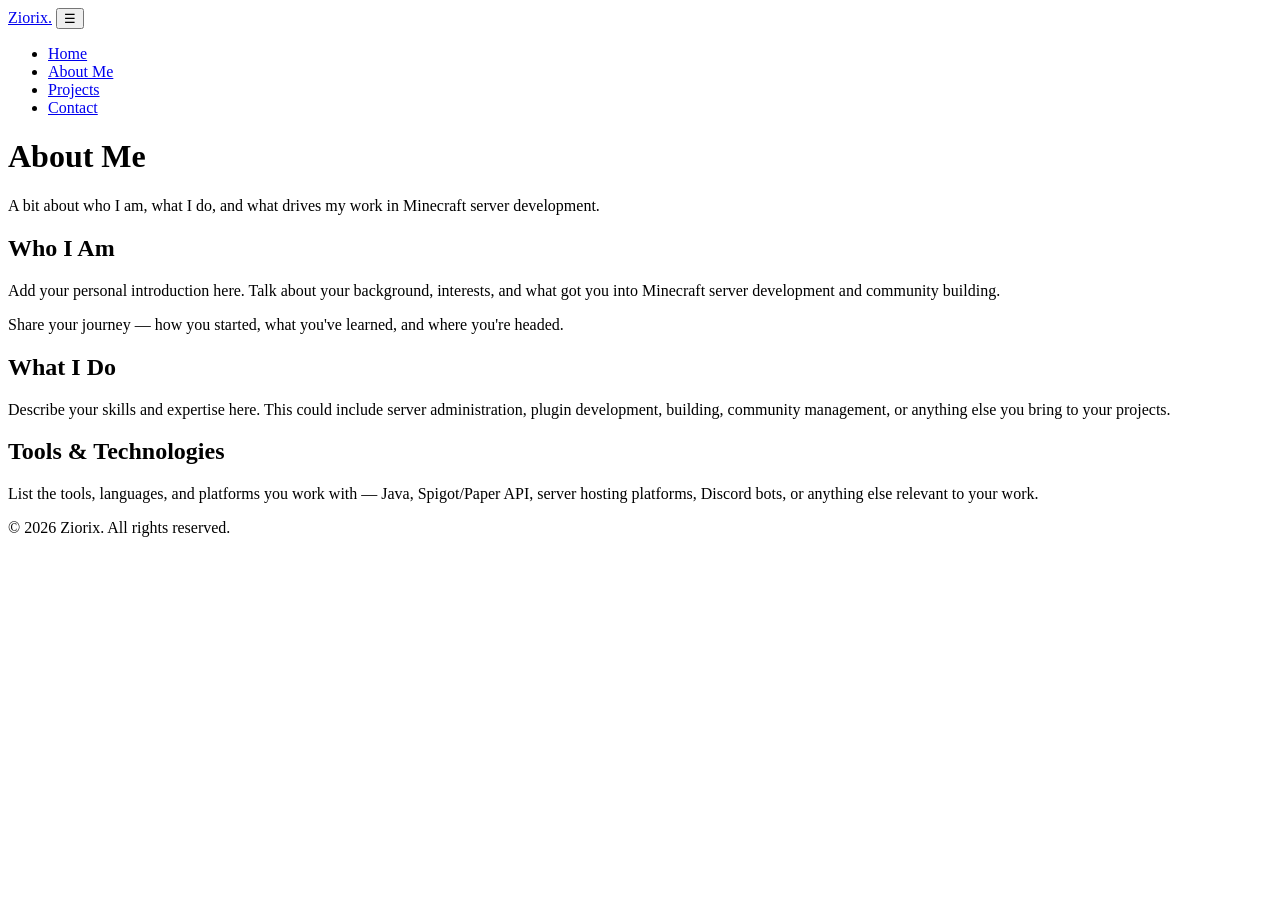
==== about.html @ 2d5be666 "Add files via upload" ====
<!DOCTYPE html>
<html lang="en">
<head>
  <meta charset="UTF-8">
  <meta name="viewport" content="width=device-width, initial-scale=1.0">
  <title>About Me — Ziorix's Portfolio</title>
  <link rel="stylesheet" href="css/style.css">
</head>
<body>

  <!-- ===== NAVIGATION ===== -->
  <nav class="navbar">
    <div class="container">
      <a href="index.html" class="logo">Ziorix<span>.</span></a>
      <button class="nav-toggle" aria-label="Toggle navigation" onclick="document.querySelector('.nav-links').classList.toggle('open')">☰</button>
      <ul class="nav-links">
        <li><a href="index.html">Home</a></li>
        <li><a href="about.html" class="active">About Me</a></li>
        <li><a href="projects.html">Projects</a></li>
        <li><a href="contact.html">Contact</a></li>
      </ul>
    </div>
  </nav>

  <!-- ===== PAGE HEADER ===== -->
  <header class="page-header container">
    <h1>About <span>Me</span></h1>
    <p>A bit about who I am, what I do, and what drives my work in Minecraft server development.</p>
  </header>

  <!-- ===== ABOUT CONTENT ===== -->
  <section class="container">
    <div class="about-content">
      <div class="card">
        <h2>Who I Am</h2>
        <p>Add your personal introduction here. Talk about your background, interests, and what got you into Minecraft server development and community building.</p>
        <p>Share your journey — how you started, what you've learned, and where you're headed.</p>
      </div>
      <div class="card">
        <h2>What I Do</h2>
        <p>Describe your skills and expertise here. This could include server administration, plugin development, building, community management, or anything else you bring to your projects.</p>
      </div>
      <div class="card">
        <h2>Tools &amp; Technologies</h2>
        <p>List the tools, languages, and platforms you work with — Java, Spigot/Paper API, server hosting platforms, Discord bots, or anything else relevant to your work.</p>
      </div>
    </div>
  </section>

  <!-- ===== FOOTER ===== -->
  <footer class="site-footer">
    <p>&copy; 2026 Ziorix. All rights reserved.</p>
  </footer>

</body>
</html>
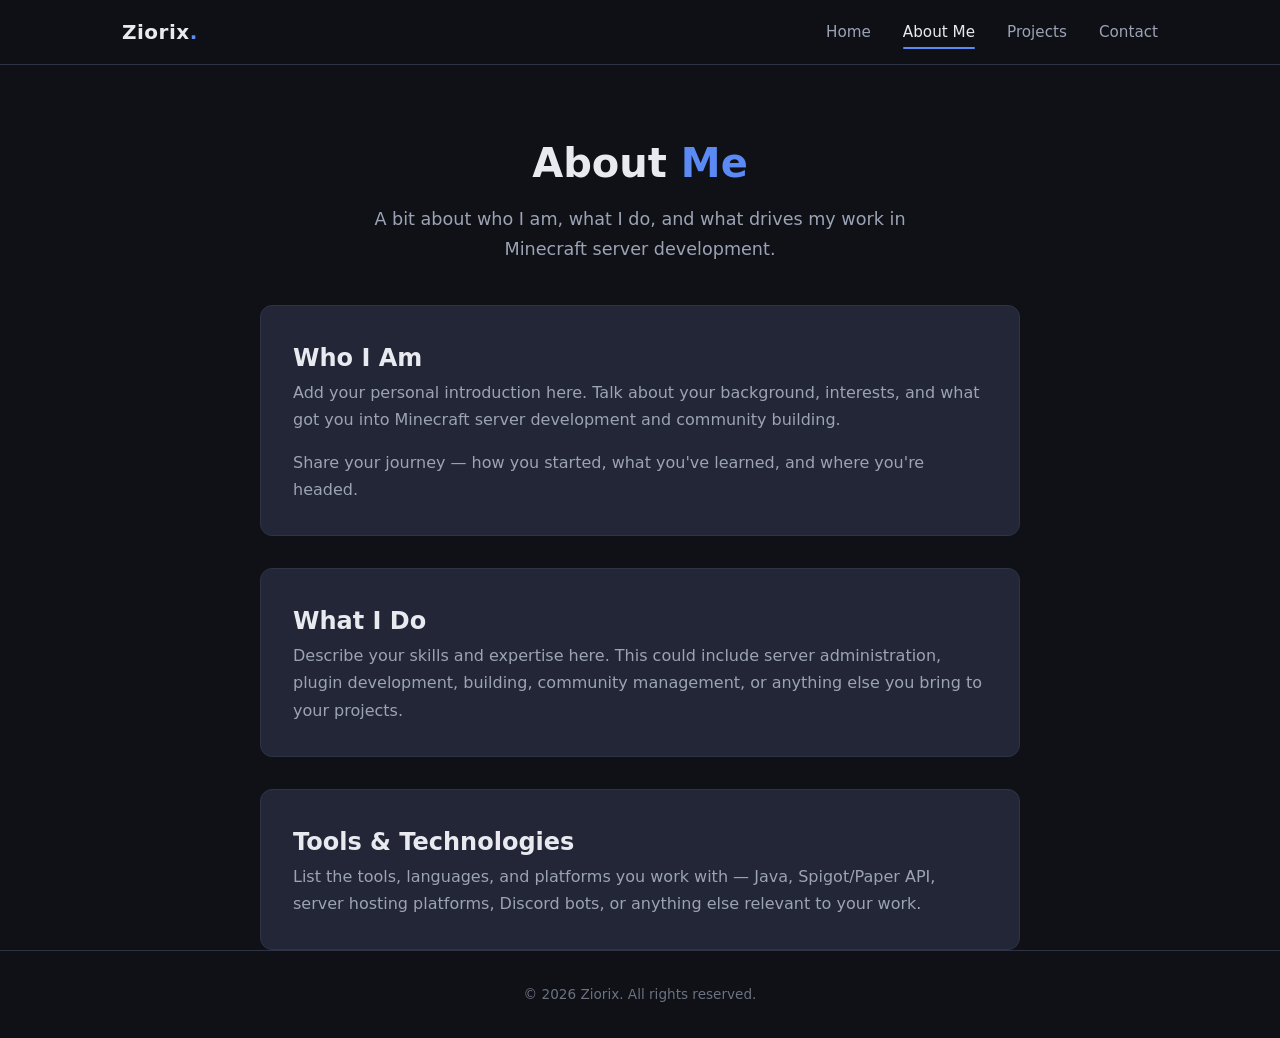
==== commit cc487af6: "Fix stylesheet link in about.html" ====
--- a/about.html
+++ b/about.html
@@ -4,7 +4,7 @@
   <meta charset="UTF-8">
   <meta name="viewport" content="width=device-width, initial-scale=1.0">
   <title>About Me — Ziorix's Portfolio</title>
-  <link rel="stylesheet" href="css/style.css">
+  <link rel="stylesheet" href="style.css">
 </head>
 <body>
 
--- a/style.css
+++ b/style.css
@@ -0,0 +1,384 @@
+/* ===== RESET & BASE ===== */
+*,
+*::before,
+*::after {
+  margin: 0;
+  padding: 0;
+  box-sizing: border-box;
+}
+
+:root {
+  --bg-primary: #0f1117;
+  --bg-secondary: #1a1d27;
+  --bg-card: #222636;
+  --accent: #5b8af5;
+  --accent-hover: #7ba4ff;
+  --text-primary: #e8eaf0;
+  --text-secondary: #9ca3b4;
+  --text-muted: #6b7280;
+  --border: #2e3346;
+  --discord-purple: #5865F2;
+  --green-server: #43b581;
+  --radius: 12px;
+  --shadow: 0 4px 24px rgba(0, 0, 0, 0.3);
+  --transition: 0.25s ease;
+}
+
+html {
+  scroll-behavior: smooth;
+}
+
+body {
+  font-family: 'Segoe UI', system-ui, -apple-system, sans-serif;
+  background-color: var(--bg-primary);
+  color: var(--text-primary);
+  line-height: 1.7;
+  min-height: 100vh;
+}
+
+a {
+  color: var(--accent);
+  text-decoration: none;
+  transition: color var(--transition);
+}
+
+a:hover {
+  color: var(--accent-hover);
+}
+
+img {
+  max-width: 100%;
+  display: block;
+}
+
+/* ===== NAVIGATION ===== */
+.navbar {
+  position: sticky;
+  top: 0;
+  z-index: 100;
+  background: rgba(15, 17, 23, 0.85);
+  backdrop-filter: blur(16px);
+  border-bottom: 1px solid var(--border);
+  padding: 0 2rem;
+}
+
+.navbar .container {
+  max-width: 1100px;
+  margin: 0 auto;
+  display: flex;
+  align-items: center;
+  justify-content: space-between;
+  height: 64px;
+}
+
+.navbar .logo {
+  font-size: 1.25rem;
+  font-weight: 700;
+  color: var(--text-primary);
+  letter-spacing: 0.5px;
+}
+
+.navbar .logo span {
+  color: var(--accent);
+}
+
+.nav-links {
+  list-style: none;
+  display: flex;
+  gap: 2rem;
+}
+
+.nav-links a {
+  color: var(--text-secondary);
+  font-size: 0.95rem;
+  font-weight: 500;
+  padding: 0.4rem 0;
+  position: relative;
+  transition: color var(--transition);
+}
+
+.nav-links a::after {
+  content: '';
+  position: absolute;
+  bottom: -2px;
+  left: 0;
+  width: 0;
+  height: 2px;
+  background: var(--accent);
+  transition: width var(--transition);
+  border-radius: 2px;
+}
+
+.nav-links a:hover,
+.nav-links a.active {
+  color: var(--text-primary);
+}
+
+.nav-links a:hover::after,
+.nav-links a.active::after {
+  width: 100%;
+}
+
+/* Mobile hamburger */
+.nav-toggle {
+  display: none;
+  background: none;
+  border: none;
+  color: var(--text-primary);
+  font-size: 1.5rem;
+  cursor: pointer;
+}
+
+/* ===== LAYOUT ===== */
+.container {
+  max-width: 1100px;
+  margin: 0 auto;
+  padding: 0 2rem;
+}
+
+.page-header {
+  text-align: center;
+  padding: 4rem 0 2.5rem;
+}
+
+.page-header h1 {
+  font-size: 2.5rem;
+  font-weight: 700;
+  margin-bottom: 0.5rem;
+}
+
+.page-header h1 span {
+  color: var(--accent);
+}
+
+.page-header p {
+  color: var(--text-secondary);
+  font-size: 1.1rem;
+  max-width: 600px;
+  margin: 0 auto;
+}
+
+section {
+  padding: 2rem 0 4rem;
+}
+
+/* ===== CARDS (shared) ===== */
+.card {
+  background: var(--bg-card);
+  border: 1px solid var(--border);
+  border-radius: var(--radius);
+  padding: 2rem;
+  transition: transform var(--transition), box-shadow var(--transition);
+}
+
+.card:hover {
+  transform: translateY(-4px);
+  box-shadow: var(--shadow);
+}
+
+/* ===== PROJECT CARDS ===== */
+.projects-grid {
+  display: grid;
+  gap: 1.75rem;
+}
+
+.project-card {
+  background: var(--bg-card);
+  border: 1px solid var(--border);
+  border-radius: var(--radius);
+  padding: 2rem 2.25rem;
+  transition: transform var(--transition), box-shadow var(--transition), border-color var(--transition);
+}
+
+.project-card:hover {
+  transform: translateY(-4px);
+  box-shadow: var(--shadow);
+  border-color: var(--accent);
+}
+
+.project-card .project-header {
+  display: flex;
+  align-items: center;
+  gap: 1rem;
+  margin-bottom: 1rem;
+}
+
+.project-card .project-icon {
+  width: 48px;
+  height: 48px;
+  border-radius: 10px;
+  background: linear-gradient(135deg, var(--accent), #8b5cf6);
+  display: flex;
+  align-items: center;
+  justify-content: center;
+  font-size: 1.4rem;
+  flex-shrink: 0;
+}
+
+.project-card .project-title {
+  font-size: 1.35rem;
+  font-weight: 700;
+}
+
+.project-card .project-role {
+  display: inline-block;
+  margin-top: 0.15rem;
+  font-size: 0.8rem;
+  font-weight: 600;
+  text-transform: uppercase;
+  letter-spacing: 0.08em;
+  color: var(--accent);
+  background: rgba(91, 138, 245, 0.12);
+  padding: 0.2rem 0.65rem;
+  border-radius: 6px;
+}
+
+.project-card .project-description {
+  color: var(--text-secondary);
+  margin-bottom: 1.5rem;
+  line-height: 1.75;
+}
+
+.project-card .project-meta {
+  display: flex;
+  flex-wrap: wrap;
+  gap: 0.75rem;
+}
+
+.meta-badge {
+  display: inline-flex;
+  align-items: center;
+  gap: 0.45rem;
+  font-size: 0.85rem;
+  padding: 0.45rem 0.9rem;
+  border-radius: 8px;
+  background: var(--bg-secondary);
+  border: 1px solid var(--border);
+  color: var(--text-secondary);
+  transition: background var(--transition), color var(--transition);
+}
+
+.meta-badge.discord {
+  color: var(--discord-purple);
+  border-color: rgba(88, 101, 242, 0.25);
+}
+
+.meta-badge.discord:hover {
+  background: rgba(88, 101, 242, 0.12);
+  color: #fff;
+}
+
+.meta-badge.server-ip {
+  color: var(--green-server);
+  border-color: rgba(67, 181, 129, 0.25);
+  cursor: default;
+  font-family: 'Consolas', 'Courier New', monospace;
+}
+
+.meta-badge svg,
+.meta-badge .icon {
+  width: 16px;
+  height: 16px;
+  flex-shrink: 0;
+}
+
+/* ===== ABOUT PAGE ===== */
+.about-content {
+  display: grid;
+  grid-template-columns: 1fr;
+  gap: 2rem;
+  max-width: 760px;
+  margin: 0 auto;
+}
+
+.about-content .card p {
+  color: var(--text-secondary);
+}
+
+.about-content .card p + p {
+  margin-top: 1rem;
+}
+
+/* ===== CONTACT PAGE ===== */
+.contact-grid {
+  display: grid;
+  grid-template-columns: repeat(auto-fit, minmax(280px, 1fr));
+  gap: 1.5rem;
+  max-width: 760px;
+  margin: 0 auto;
+}
+
+.contact-card {
+  text-align: center;
+  padding: 2.5rem 1.5rem;
+}
+
+.contact-card .contact-icon {
+  width: 56px;
+  height: 56px;
+  border-radius: 14px;
+  margin: 0 auto 1.25rem;
+  display: flex;
+  align-items: center;
+  justify-content: center;
+  font-size: 1.5rem;
+  background: rgba(91, 138, 245, 0.1);
+  color: var(--accent);
+}
+
+.contact-card h3 {
+  font-size: 1.1rem;
+  margin-bottom: 0.35rem;
+}
+
+.contact-card p {
+  color: var(--text-secondary);
+  font-size: 0.95rem;
+}
+
+/* ===== FOOTER ===== */
+.site-footer {
+  border-top: 1px solid var(--border);
+  padding: 2rem;
+  text-align: center;
+  color: var(--text-muted);
+  font-size: 0.85rem;
+}
+
+/* ===== RESPONSIVE ===== */
+@media (max-width: 640px) {
+  .nav-toggle {
+    display: block;
+  }
+
+  .nav-links {
+    display: none;
+    flex-direction: column;
+    position: absolute;
+    top: 64px;
+    left: 0;
+    right: 0;
+    background: var(--bg-primary);
+    border-bottom: 1px solid var(--border);
+    padding: 1rem 2rem;
+    gap: 1rem;
+  }
+
+  .nav-links.open {
+    display: flex;
+  }
+
+  .page-header h1 {
+    font-size: 1.75rem;
+  }
+
+  .project-card .project-header {
+    flex-direction: column;
+    align-items: flex-start;
+    gap: 0.75rem;
+  }
+
+  .project-card .project-meta {
+    flex-direction: column;
+  }
+}
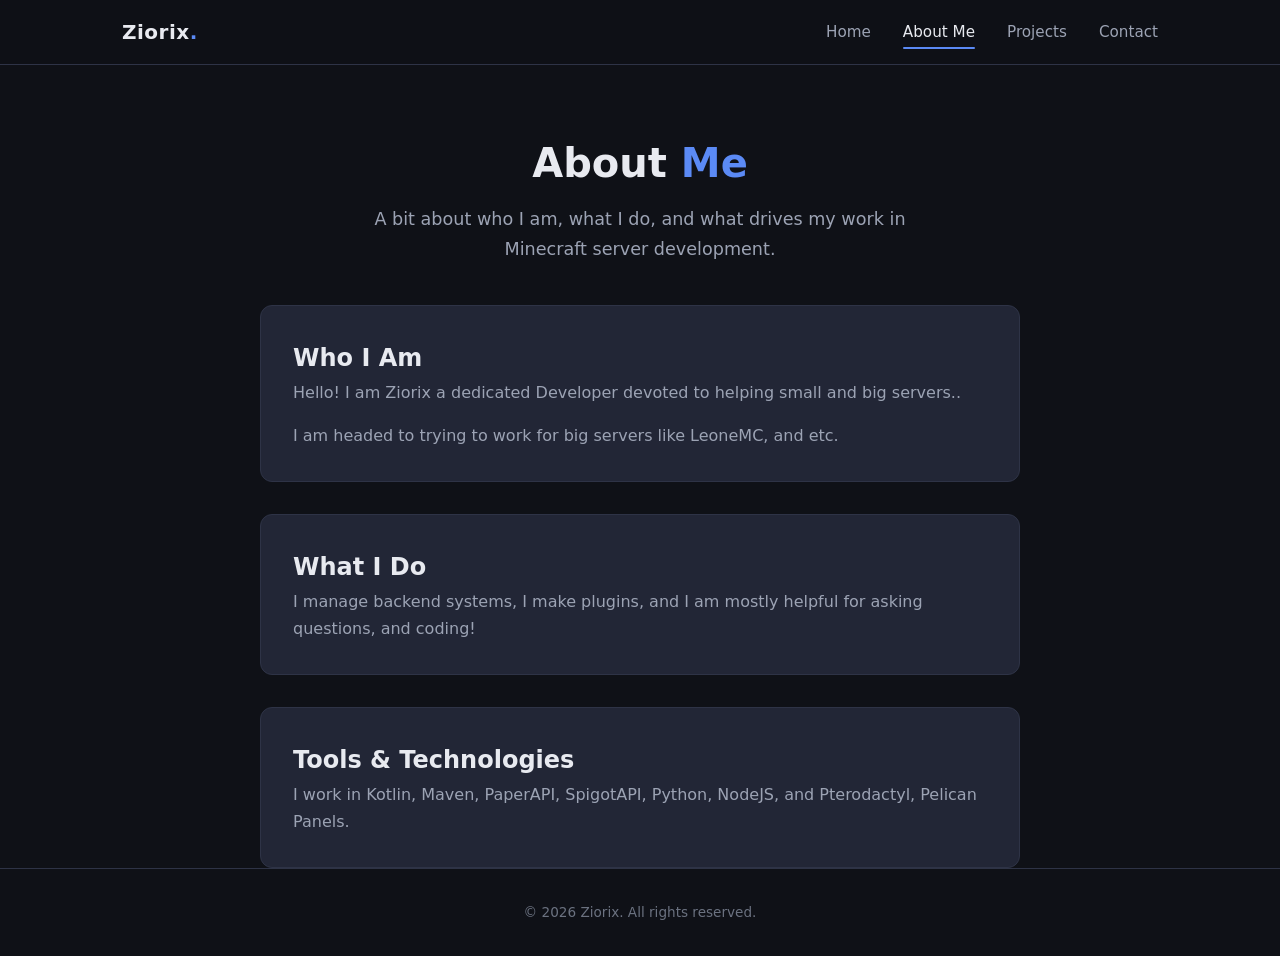
==== commit c6d10955: "Update personal introduction and skills in about.html" ====
--- a/about.html
+++ b/about.html
@@ -33,16 +33,16 @@
     <div class="about-content">
       <div class="card">
         <h2>Who I Am</h2>
-        <p>Add your personal introduction here. Talk about your background, interests, and what got you into Minecraft server development and community building.</p>
-        <p>Share your journey — how you started, what you've learned, and where you're headed.</p>
+        <p>Hello! I am Ziorix a dedicated Developer devoted to helping small and big servers..</p>
+        <p>I am headed to trying to work for big servers like LeoneMC, and etc.</p>
       </div>
       <div class="card">
         <h2>What I Do</h2>
-        <p>Describe your skills and expertise here. This could include server administration, plugin development, building, community management, or anything else you bring to your projects.</p>
+        <p>I manage backend systems, I make plugins, and I am mostly helpful for asking questions, and coding!</p>
       </div>
       <div class="card">
         <h2>Tools &amp; Technologies</h2>
-        <p>List the tools, languages, and platforms you work with — Java, Spigot/Paper API, server hosting platforms, Discord bots, or anything else relevant to your work.</p>
+        <p>I work in Kotlin, Maven, PaperAPI, SpigotAPI, Python, NodeJS, and Pterodactyl, Pelican Panels.</p>
       </div>
     </div>
   </section>
